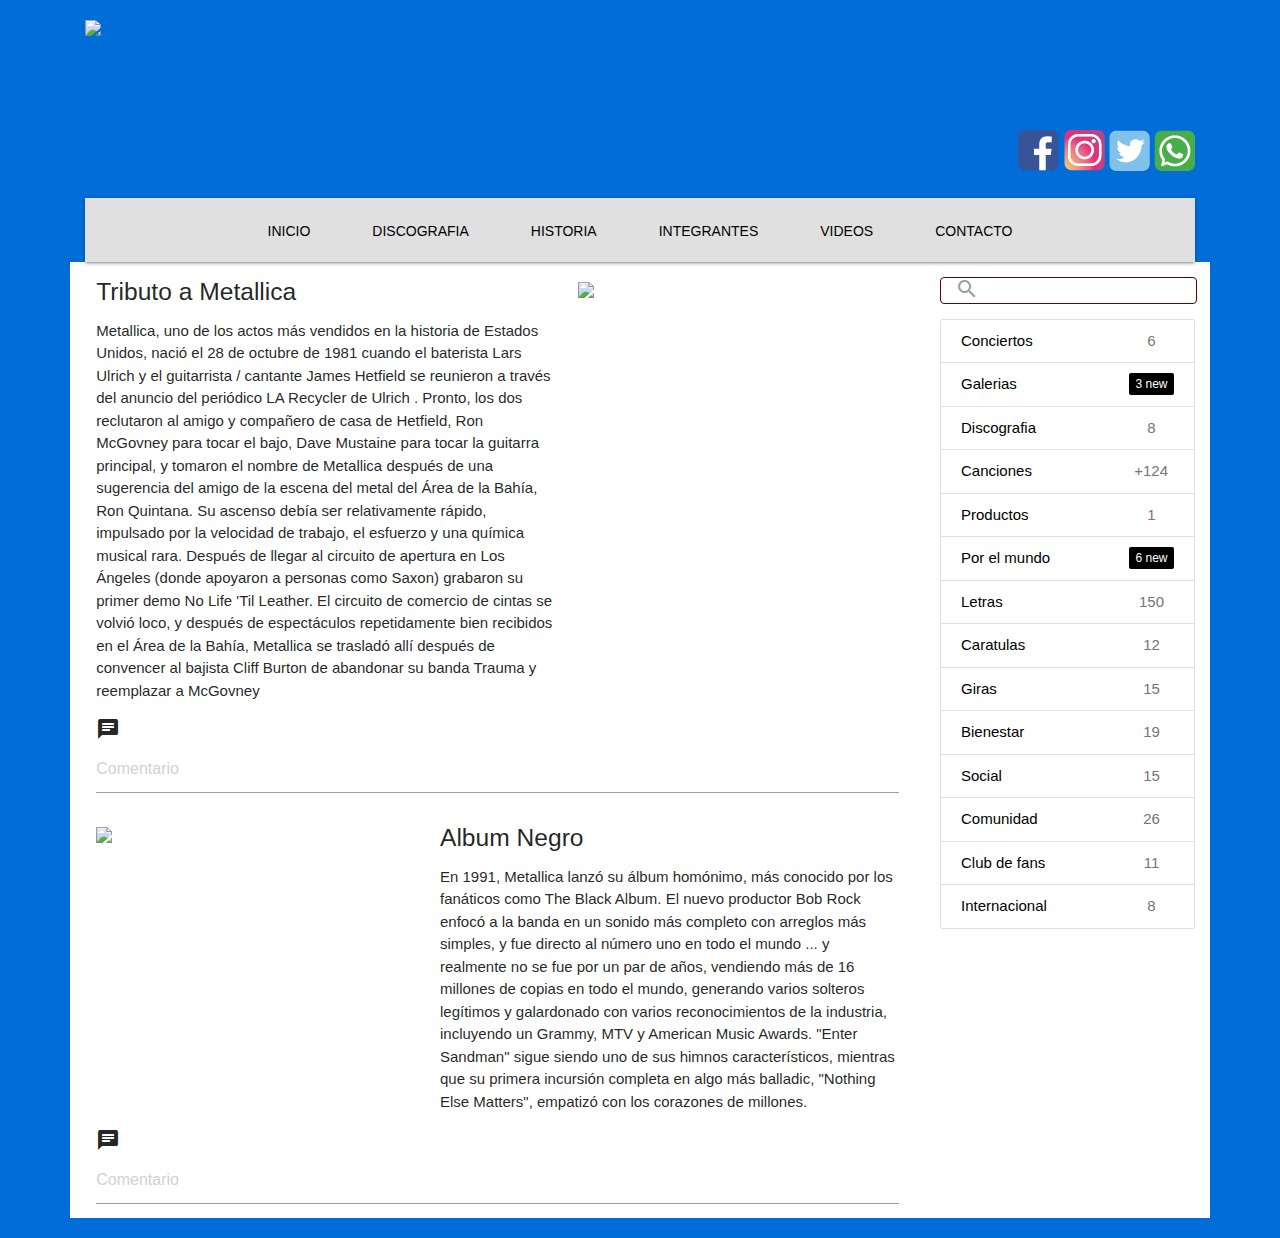
==== Blog-gastronomia/index.html @ ed7c8e6a "Update index.html" ====
<!DOCTYPE html>
<html>
<head>
  <meta charset="utf-8">
  <meta name="viewport" content="width=device-width, initial-scale=1, maximum-scale=1.0"/>
  <!--Importar la fuente de los íconos de Google-->
  <link href="https://fonts.googleapis.com/icon?family=Material+Icons" rel="stylesheet">
  <!--Importar la hojas de estilos de materialize css-->
  <link href="css/materialize.css" type="text/css" rel="stylesheet" media="screen,projection"/>
  <link href="css/style.css" type="text/css" rel="stylesheet">
  <link href="css/bootsrap.css" type="text/css" rel="stylesheet">
  <link href="css/bootstrap-grid.css" type="text/css" rel="stylesheet">
  <title>Gastronimia</title>
</head>
<body>
    <header id="contenedor" class="container">
	    <div class="row">
            <div class="col-sm-12 col-md-6 col-lg-6">
                <img id="logo" class="logo" src="image/LogoMetallica.png">
            </div>
            <div class="col-sm-1 col-md-6 col-lg-6 right-align hide-on-small-only " id="redes">
                <a class="" href="#"><img src="image/face.png"></a>
                <a class="" href="#"><img src="image/insta.png"></a>
                <a class="" href="#"><img src="image/twt.png"></a>
                <a class="" href="#"><img src="image/what.png"></a>
            </div>
            <div class="col-sm-12 center-align hide-on-med-only hide-on-large-only" id="redes">
                <a class="" href="#"><img src="image/face.png"></a>
                <a class="" href="#"><img src="image/insta.png"></a>
                <a class="" href="#"><img src="image/twt.png"></a>
                <a class="" href="#"><img src="image/what.png"></a>
            </div>
        </div>
        <nav id="menup" class="col-lg-12 col-md-12 col-sm-12 grey lighten-2 right-align">
            <div>
                <ul id="nav-mobile" class="row justify-content-center grey lighten-2">
                    <li><a href="#"><span class="black-text text-darken-2 btn-flat">Inicio</span></a></li>
                    <li><a href="#"><span class="black-text text-darken-2 btn-flat">Discografia</a></li>
                    <li><a href="#"><span class="black-text text-darken-2 btn-flat">Historia</a></li>
                    <li><a href="#"><span class="black-text text-darken-2 btn-flat">Integrantes</a></li>
                    <li><a href="#"><span class="black-text text-darken-2 btn-flat">Videos</a></li>
                    <li><a href="#"><span class="black-text text-darken-2 btn-flat">Contacto</a></li>
                </ul>
            </div>
        </nav>
    </header>
    <div class="container white">
        <div class="row">
    	    <div class="col-lg-9 col-md-9 col-sm-1">
    		    <div class="col s12 m7 l7">
    			    <h5><strong>Tributo a Metallica</strong></h5>
    			    <p>Metallica, uno de los actos más vendidos en la historia de Estados Unidos, nació el 28 de octubre de 1981 cuando el baterista Lars Ulrich y el guitarrista / cantante James Hetfield se reunieron a través del anuncio del periódico LA Recycler de Ulrich . Pronto, los dos reclutaron al amigo y compañero de casa de Hetfield, Ron McGovney para tocar el bajo, Dave Mustaine para tocar la guitarra principal, y tomaron el nombre de Metallica después de una sugerencia del amigo de la escena del metal del Área de la Bahía, Ron Quintana. Su ascenso debía ser relativamente rápido, impulsado por la velocidad de trabajo, el esfuerzo y una química musical rara. Después de llegar al circuito de apertura en Los Ángeles (donde apoyaron a personas como Saxon) grabaron su primer demo No Life 'Til Leather. El circuito de comercio de cintas se volvió loco, y después de espectáculos repetidamente bien recibidos en el Área de la Bahía, Metallica se trasladó allí después de convencer al bajista Cliff Burton de abandonar su banda Trauma y reemplazar a McGovney</p>
                </div>
                <div class="col s12 m5 l5">
            	     <img id="imgprimera" src="image/metallica2.jpg" class="responsive-img">
                </div> 
                <div class="col s12 m12 l12">
    			    <form>
    			    	<i class="material-icons">chat</i>
            	    	<textarea id="comentario" class="materialize-textarea" placeholder="Comentario"></textarea>
            	    </form>
                </div> 
                <div class="col s12 m5 l5">
    			    <img id="imgprimera" src="image/metallica3.jpg" class="responsive-img">
                </div>
                <div class="col s12 m7 l7">
            	    <h5><strong>Album Negro</strong></h5>
    			    <p class="text-justify">En 1991, Metallica lanzó su álbum homónimo, más conocido por los fanáticos como The Black Album. El nuevo productor Bob Rock enfocó a la banda en un sonido más completo con arreglos más simples, y fue directo al número uno en todo el mundo ... y realmente no se fue por un par de años, vendiendo más de 16 millones de copias en todo el mundo, generando varios solteros legítimos y galardonado con varios reconocimientos de la industria, incluyendo un Grammy, MTV y American Music Awards. "Enter Sandman" sigue siendo uno de sus himnos característicos, mientras que su primera incursión completa en algo más balladic, "Nothing Else Matters", empatizó con los corazones de millones.</p>
                </div> 
                <div class="col s12 m12 l12">
    			    <form>
    			    	<i class="material-icons">chat</i>
            	    	<textarea id="comentario" class="materialize-textarea" placeholder="Comentario"></textarea>
            	    </form>
                </div>       
            </div>
            <div class="col-lg-3 col-md-3 col-sm-12">
            	<div>
            		<form>
            			<div class="input-field">
            				<input id="search" type="search">
            				<label class="label-icon" for="search"><i class="material-icons">search</i></label>
            				<i class="material-icons">close</i>
                        </div>
                     </form>
                </div>
                <div>
                     <div class="collection black-text">
            	        <a href="#!" class="collection-item black-text"><span class="badge">6</span>Conciertos</a>
            	        <a href="#!" class="collection-item black-text"><span class="new badge black lighten-2 white-text">3</span>Galerias</a>
            	        <a href="#!" class="collection-item black-text"><span class="badge">8</span>Discografia</a>
                        <a href="#!" class="collection-item black-text"><span class="badge">+124</span>Canciones</a>
                        <a href="#!" class="collection-item black-text"><span class="badge">1</span>Productos</a>
                        <a href="#!" class="collection-item black-text"><span class="new badge black lighten-2 white-text">6</span>Por el mundo</a>
                        <a href="#!" class="collection-item black-text"><span class="badge">150</span>Letras</a>
                        <a href="#!" class="collection-item black-text"><span class="badge">12</span>Caratulas</a>
                        <a href="#!" class="collection-item black-text"><span class="badge">15</span>Giras</a>
                        <a href="#!" class="collection-item black-text"><span class="badge">19</span>Bienestar</a>
                        <a href="#!" class="collection-item black-text"><span class="badge">15</span>Social</a>
                        <a href="#!" class="collection-item black-text"><span class="badge">26</span>Comunidad</a>
                        <a href="#!" class="collection-item black-text"><span class="badge">11</span>Club de fans</a>
                        <a href="#!" class="collection-item black-text"><span class="badge">8</span>Internacional</a>
                    </div>
                </div>
            </div>
        </div>
    </div> 
</body>
</html>
---- Blog-gastronomia/css/style.css ----
body{
	background-image: url("image/3394.jpg");
	background-position: center center;
	background-repeat: no-repeat;
	background-attachment: fixed;
	background-size: cover;
	background-color: #006DD9;
}
#logo{
	margin-top: 20px;
}
#redes{
	height: auto;
	margin-top: 130px;
    margin-bottom: 0px;
}
#imgprimera{
	margin-top: 20px;
}
#search{
	border-radius: 4px;
	border: 1px solid #660000;
	height: 25px;
}
#menup{
	width: 100%;
	padding: 0px;
	display: inline-table;
}
#nav-mobile{
	width: 100%;
	margin: 0px;
}

@media only screen and (max-width: 600px){
	#redes{
	    height: auto;
	    margin-top: 0px;
        margin-bottom: 0px;
   }
   li{
   	width: 100%;
   	text-align: center;
   }
   #logo{
   	max-width: 200px;
   }
}
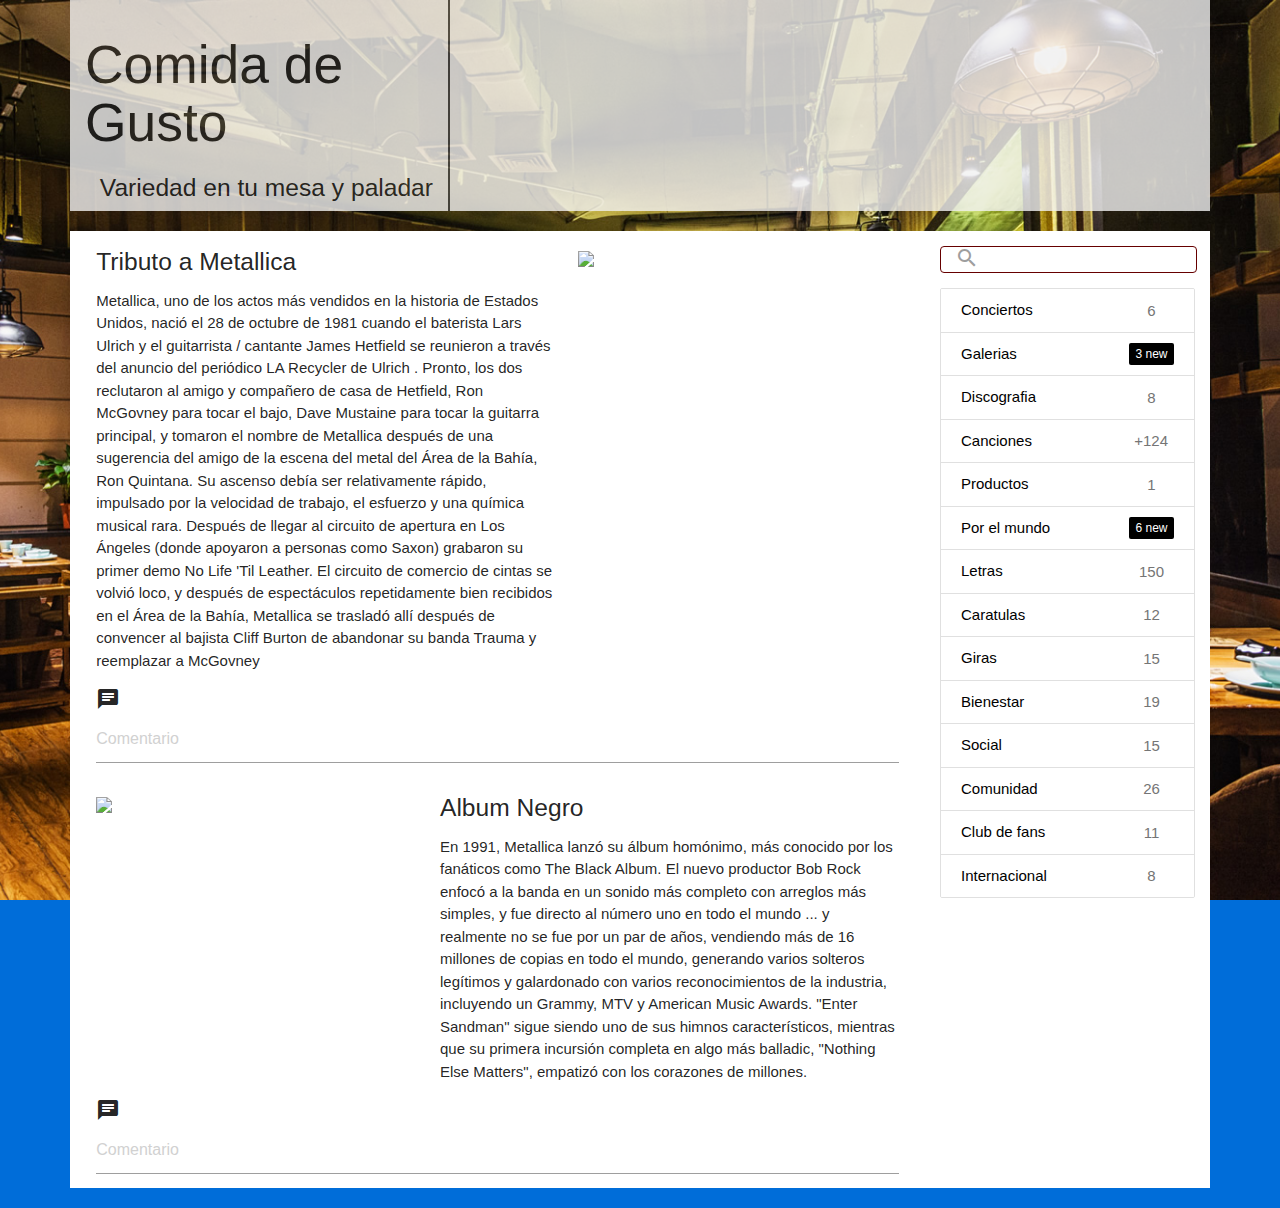
==== commit e9ac1288: "Update index.html" ====
--- a/Blog-gastronomia/index.html
+++ b/Blog-gastronomia/index.html
@@ -15,34 +15,11 @@
 <body>
     <header id="contenedor" class="container">
 	    <div class="row">
-            <div class="col-sm-12 col-md-6 col-lg-6">
-                <img id="logo" class="logo" src="image/LogoMetallica.png">
-            </div>
-            <div class="col-sm-1 col-md-6 col-lg-6 right-align hide-on-small-only " id="redes">
-                <a class="" href="#"><img src="image/face.png"></a>
-                <a class="" href="#"><img src="image/insta.png"></a>
-                <a class="" href="#"><img src="image/twt.png"></a>
-                <a class="" href="#"><img src="image/what.png"></a>
-            </div>
-            <div class="col-sm-12 center-align hide-on-med-only hide-on-large-only" id="redes">
-                <a class="" href="#"><img src="image/face.png"></a>
-                <a class="" href="#"><img src="image/insta.png"></a>
-                <a class="" href="#"><img src="image/twt.png"></a>
-                <a class="" href="#"><img src="image/what.png"></a>
+            <div id="titulo" class="col-sm-12 col-md-4 col-lg-4">
+                <h2>Comida de Gusto</h2>
+                <h5 id="slogan">Variedad en tu mesa y paladar</h5>
             </div>
         </div>
-        <nav id="menup" class="col-lg-12 col-md-12 col-sm-12 grey lighten-2 right-align">
-            <div>
-                <ul id="nav-mobile" class="row justify-content-center grey lighten-2">
-                    <li><a href="#"><span class="black-text text-darken-2 btn-flat">Inicio</span></a></li>
-                    <li><a href="#"><span class="black-text text-darken-2 btn-flat">Discografia</a></li>
-                    <li><a href="#"><span class="black-text text-darken-2 btn-flat">Historia</a></li>
-                    <li><a href="#"><span class="black-text text-darken-2 btn-flat">Integrantes</a></li>
-                    <li><a href="#"><span class="black-text text-darken-2 btn-flat">Videos</a></li>
-                    <li><a href="#"><span class="black-text text-darken-2 btn-flat">Contacto</a></li>
-                </ul>
-            </div>
-        </nav>
     </header>
     <div class="container white">
         <div class="row">
--- a/Blog-gastronomia/css/style.css
+++ b/Blog-gastronomia/css/style.css
@@ -1,13 +1,21 @@
 body{
-	background-image: url("image/3394.jpg");
+	background-image: url("fondo.jpg");
 	background-position: center center;
 	background-repeat: no-repeat;
 	background-attachment: fixed;
 	background-size: cover;
 	background-color: #006DD9;
 }
-#logo{
-	margin-top: 20px;
+#contenedor{
+	background-color: #F1F1F1;
+	opacity: 0.8;
+}
+#slogan{
+	text-align: right;
+}
+#titulo{
+	border-right: 2px solid #444444;
+	
 }
 #redes{
 	height: auto;
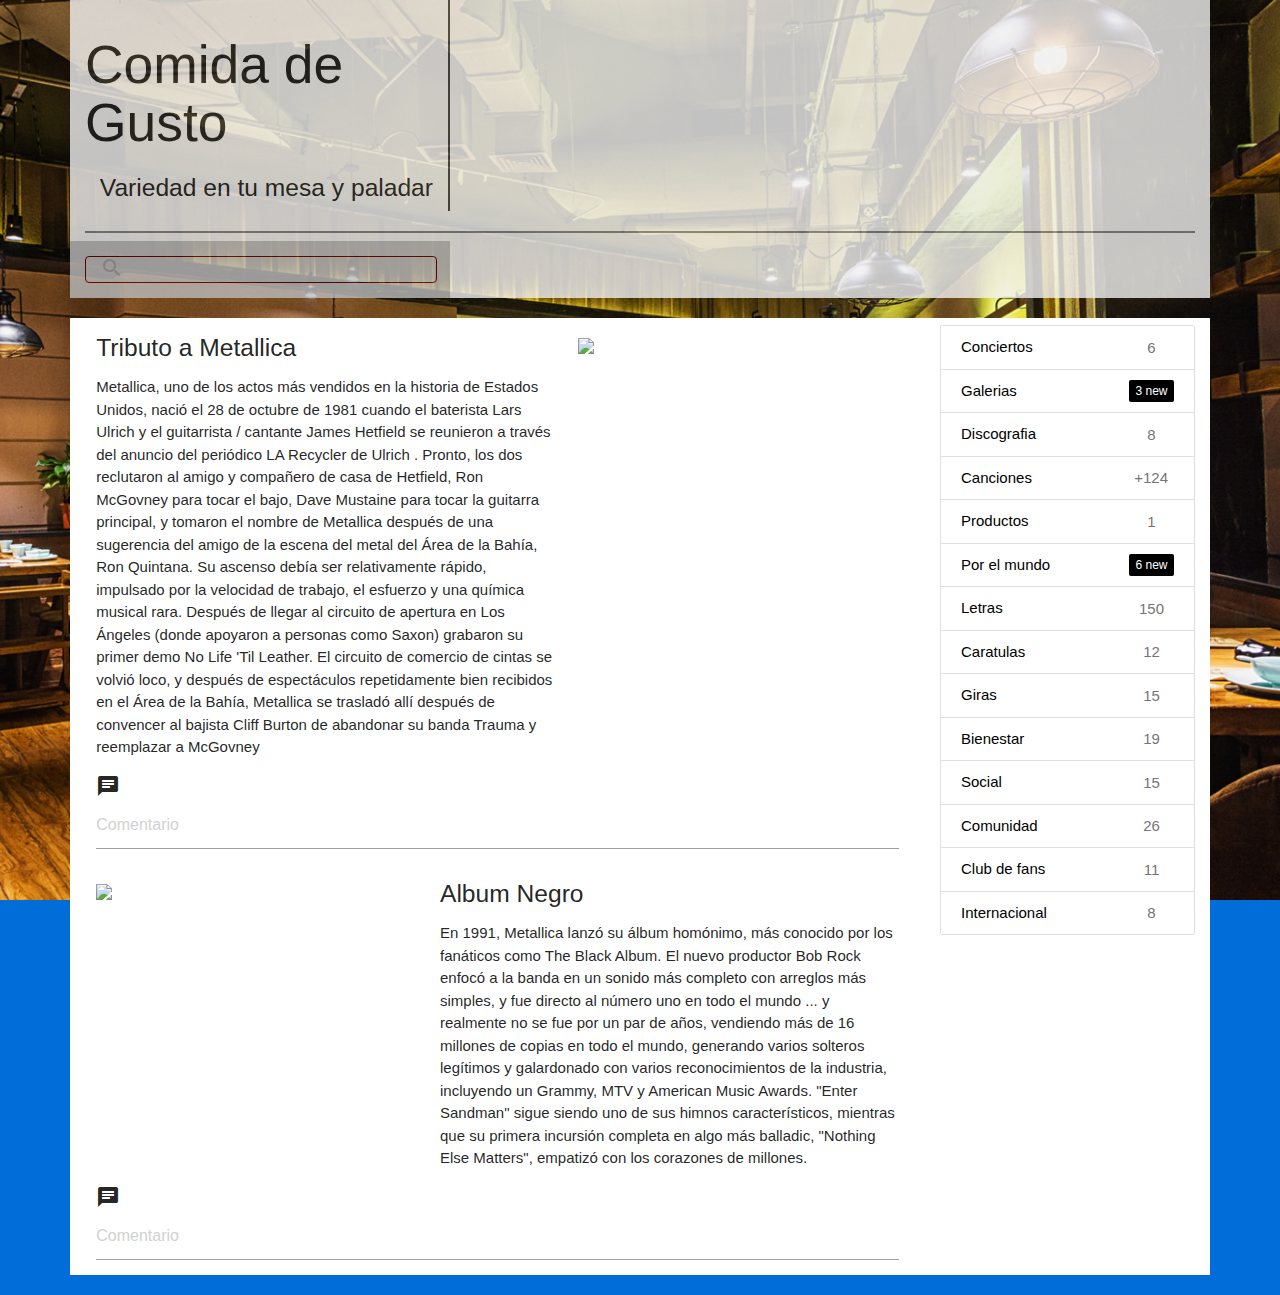
==== commit 1a6c6fb3: "Update index.html" ====
--- a/Blog-gastronomia/index.html
+++ b/Blog-gastronomia/index.html
@@ -19,6 +19,19 @@
                 <h2>Comida de Gusto</h2>
                 <h5 id="slogan">Variedad en tu mesa y paladar</h5>
             </div>
+        </div>
+        <hr>
+        <div class="row">
+            <div id="lateral" class="row-col-sm-12 col-md-4 row-col-lg-4 grey lighten-1">
+                <form>
+                    <div class="input-field">
+                        <input id="search" type="search">
+                        <label class="label-icon" for="search"><i class="material-icons">search</i></label>
+                        <i class="material-icons">close</i>
+                    </div>
+                </form>
+            </div>
+            <div class="col-sm-12 col-md-8 col-lg-8"></div>
         </div>
     </header>
     <div class="container white">
@@ -53,13 +66,7 @@
             </div>
             <div class="col-lg-3 col-md-3 col-sm-12">
             	<div>
-            		<form>
-            			<div class="input-field">
-            				<input id="search" type="search">
-            				<label class="label-icon" for="search"><i class="material-icons">search</i></label>
-            				<i class="material-icons">close</i>
-                        </div>
-                     </form>
+            		
                 </div>
                 <div>
                      <div class="collection black-text">
--- a/Blog-gastronomia/css/style.css
+++ b/Blog-gastronomia/css/style.css
@@ -5,6 +5,16 @@
 	background-attachment: fixed;
 	background-size: cover;
 	background-color: #006DD9;
+}
+hr{
+	border-width: 1px;
+	display: block;
+    margin-top: 0.5em;
+    margin-bottom: 0.5em;
+    margin-left: auto;
+    margin-right: auto;
+    border-style: solid;
+    background-color: #444444;
 }
 #contenedor{
 	background-color: #F1F1F1;
@@ -15,12 +25,12 @@
 }
 #titulo{
 	border-right: 2px solid #444444;
-	
 }
-#redes{
+#lateral{
 	height: auto;
-	margin-top: 130px;
-    margin-bottom: 0px;
+	padding-right: 15px;
+	padding-left: 15px;
+	opacity: 1;
 }
 #imgprimera{
 	margin-top: 20px;
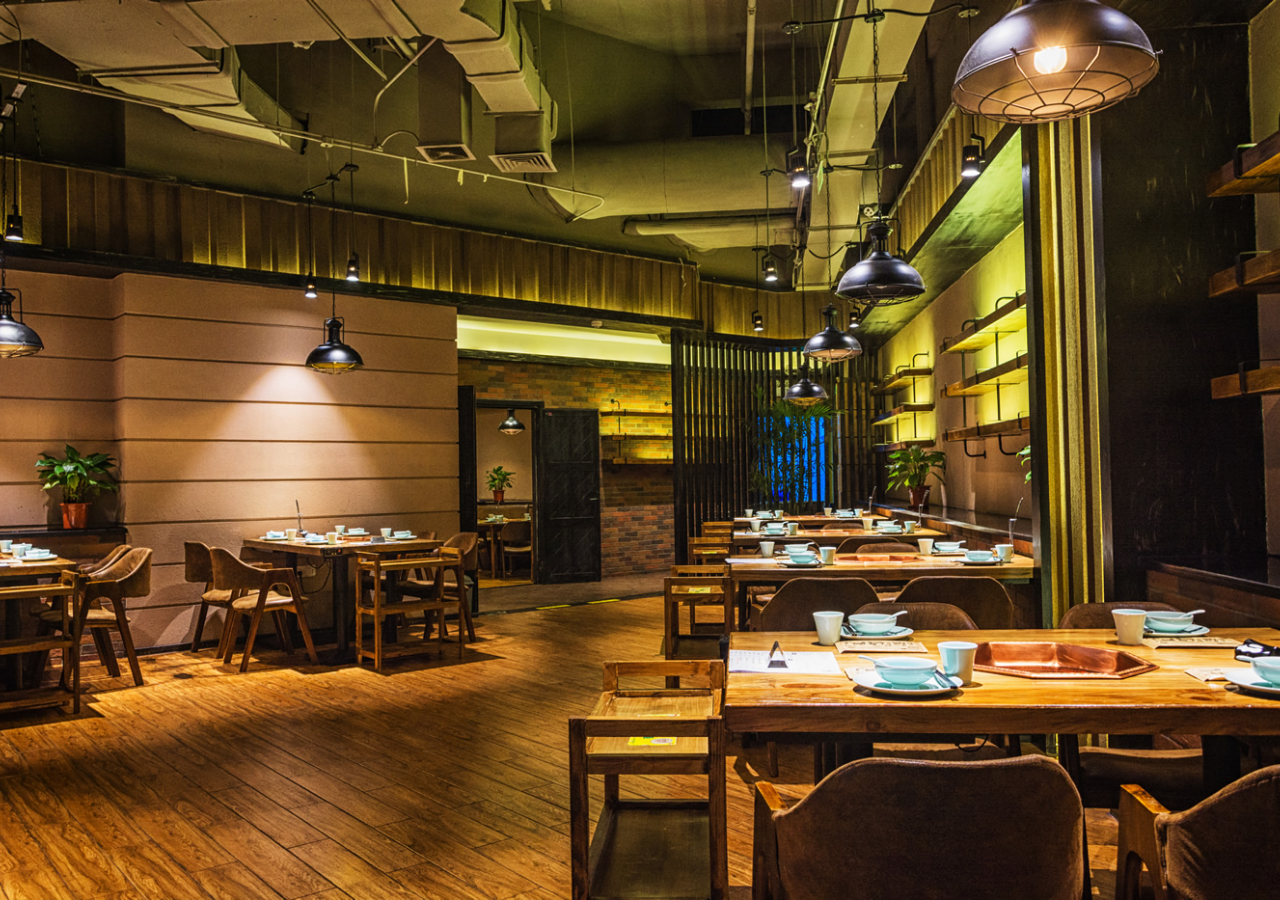
==== commit d300a9f3: "Update index.html" ====
--- a/Blog-gastronomia/index.html
+++ b/Blog-gastronomia/index.html
@@ -13,81 +13,6 @@
   <title>Gastronimia</title>
 </head>
 <body>
-    <header id="contenedor" class="container">
-	    <div class="row">
-            <div id="titulo" class="col-sm-12 col-md-4 col-lg-4">
-                <h2>Comida de Gusto</h2>
-                <h5 id="slogan">Variedad en tu mesa y paladar</h5>
-            </div>
-        </div>
-        <hr>
-        <div class="row">
-            <div id="lateral" class="row-col-sm-12 col-md-4 row-col-lg-4 grey lighten-1">
-                <form>
-                    <div class="input-field">
-                        <input id="search" type="search">
-                        <label class="label-icon" for="search"><i class="material-icons">search</i></label>
-                        <i class="material-icons">close</i>
-                    </div>
-                </form>
-            </div>
-            <div class="col-sm-12 col-md-8 col-lg-8"></div>
-        </div>
-    </header>
-    <div class="container white">
-        <div class="row">
-    	    <div class="col-lg-9 col-md-9 col-sm-1">
-    		    <div class="col s12 m7 l7">
-    			    <h5><strong>Tributo a Metallica</strong></h5>
-    			    <p>Metallica, uno de los actos más vendidos en la historia de Estados Unidos, nació el 28 de octubre de 1981 cuando el baterista Lars Ulrich y el guitarrista / cantante James Hetfield se reunieron a través del anuncio del periódico LA Recycler de Ulrich . Pronto, los dos reclutaron al amigo y compañero de casa de Hetfield, Ron McGovney para tocar el bajo, Dave Mustaine para tocar la guitarra principal, y tomaron el nombre de Metallica después de una sugerencia del amigo de la escena del metal del Área de la Bahía, Ron Quintana. Su ascenso debía ser relativamente rápido, impulsado por la velocidad de trabajo, el esfuerzo y una química musical rara. Después de llegar al circuito de apertura en Los Ángeles (donde apoyaron a personas como Saxon) grabaron su primer demo No Life 'Til Leather. El circuito de comercio de cintas se volvió loco, y después de espectáculos repetidamente bien recibidos en el Área de la Bahía, Metallica se trasladó allí después de convencer al bajista Cliff Burton de abandonar su banda Trauma y reemplazar a McGovney</p>
-                </div>
-                <div class="col s12 m5 l5">
-            	     <img id="imgprimera" src="image/metallica2.jpg" class="responsive-img">
-                </div> 
-                <div class="col s12 m12 l12">
-    			    <form>
-    			    	<i class="material-icons">chat</i>
-            	    	<textarea id="comentario" class="materialize-textarea" placeholder="Comentario"></textarea>
-            	    </form>
-                </div> 
-                <div class="col s12 m5 l5">
-    			    <img id="imgprimera" src="image/metallica3.jpg" class="responsive-img">
-                </div>
-                <div class="col s12 m7 l7">
-            	    <h5><strong>Album Negro</strong></h5>
-    			    <p class="text-justify">En 1991, Metallica lanzó su álbum homónimo, más conocido por los fanáticos como The Black Album. El nuevo productor Bob Rock enfocó a la banda en un sonido más completo con arreglos más simples, y fue directo al número uno en todo el mundo ... y realmente no se fue por un par de años, vendiendo más de 16 millones de copias en todo el mundo, generando varios solteros legítimos y galardonado con varios reconocimientos de la industria, incluyendo un Grammy, MTV y American Music Awards. "Enter Sandman" sigue siendo uno de sus himnos característicos, mientras que su primera incursión completa en algo más balladic, "Nothing Else Matters", empatizó con los corazones de millones.</p>
-                </div> 
-                <div class="col s12 m12 l12">
-    			    <form>
-    			    	<i class="material-icons">chat</i>
-            	    	<textarea id="comentario" class="materialize-textarea" placeholder="Comentario"></textarea>
-            	    </form>
-                </div>       
-            </div>
-            <div class="col-lg-3 col-md-3 col-sm-12">
-            	<div>
-            		
-                </div>
-                <div>
-                     <div class="collection black-text">
-            	        <a href="#!" class="collection-item black-text"><span class="badge">6</span>Conciertos</a>
-            	        <a href="#!" class="collection-item black-text"><span class="new badge black lighten-2 white-text">3</span>Galerias</a>
-            	        <a href="#!" class="collection-item black-text"><span class="badge">8</span>Discografia</a>
-                        <a href="#!" class="collection-item black-text"><span class="badge">+124</span>Canciones</a>
-                        <a href="#!" class="collection-item black-text"><span class="badge">1</span>Productos</a>
-                        <a href="#!" class="collection-item black-text"><span class="new badge black lighten-2 white-text">6</span>Por el mundo</a>
-                        <a href="#!" class="collection-item black-text"><span class="badge">150</span>Letras</a>
-                        <a href="#!" class="collection-item black-text"><span class="badge">12</span>Caratulas</a>
-                        <a href="#!" class="collection-item black-text"><span class="badge">15</span>Giras</a>
-                        <a href="#!" class="collection-item black-text"><span class="badge">19</span>Bienestar</a>
-                        <a href="#!" class="collection-item black-text"><span class="badge">15</span>Social</a>
-                        <a href="#!" class="collection-item black-text"><span class="badge">26</span>Comunidad</a>
-                        <a href="#!" class="collection-item black-text"><span class="badge">11</span>Club de fans</a>
-                        <a href="#!" class="collection-item black-text"><span class="badge">8</span>Internacional</a>
-                    </div>
-                </div>
-            </div>
-        </div>
-    </div> 
+    
 </body>
 </html>--- a/Blog-gastronomia/css/style.css
+++ b/Blog-gastronomia/css/style.css
@@ -49,7 +49,25 @@
 	width: 100%;
 	margin: 0px;
 }
-
+.input-group.md-form.form-sm.form-1 input{
+  border: 1px solid #bdbdbd;
+  border-top-right-radius: 0.25rem;
+  border-bottom-right-radius: 0.25rem;
+}
+.input-group.md-form.form-sm.form-2 input {
+  border: 1px solid #bdbdbd;
+  border-top-left-radius: 0.25rem;
+  border-bottom-left-radius: 0.25rem;
+}
+.input-group.md-form.form-sm.form-2 input.red-border {
+  border: 1px solid #ef9a9a;
+}
+.input-group.md-form.form-sm.form-2 input.lime-border {
+  border: 1px solid #cddc39;
+}
+.input-group.md-form.form-sm.form-2 input.amber-border {
+  border: 1px solid #ffca28;
+}
 @media only screen and (max-width: 600px){
 	#redes{
 	    height: auto;
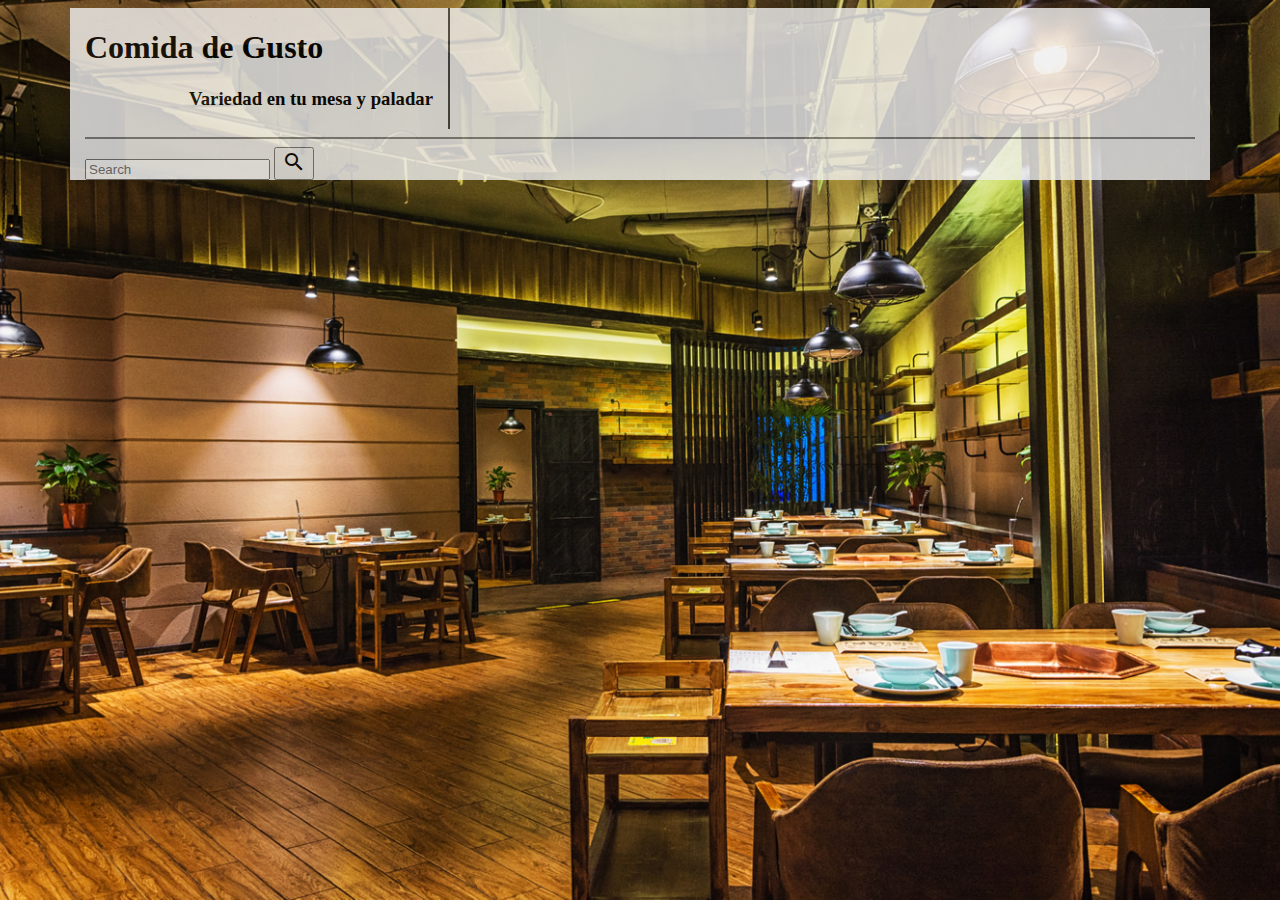
==== commit a866ccd3: "Update index.html" ====
--- a/Blog-gastronomia/index.html
+++ b/Blog-gastronomia/index.html
@@ -6,13 +6,34 @@
   <!--Importar la fuente de los íconos de Google-->
   <link href="https://fonts.googleapis.com/icon?family=Material+Icons" rel="stylesheet">
   <!--Importar la hojas de estilos de materialize css-->
-  <link href="css/materialize.css" type="text/css" rel="stylesheet" media="screen,projection"/>
   <link href="css/style.css" type="text/css" rel="stylesheet">
   <link href="css/bootsrap.css" type="text/css" rel="stylesheet">
   <link href="css/bootstrap-grid.css" type="text/css" rel="stylesheet">
+  <link href="https://fonts.googleapis.com/icon?family=Material+Icons"
+      rel="stylesheet">
   <title>Gastronimia</title>
 </head>
 <body>
+    <div class="container" id="contenedor">
+        <div class="row">
+            <div id="titulo" class="col-sm-12 col-md-4 col-lg-4">
+                <h1>Comida de Gusto</h1>
+                <h3 id="slogan">Variedad en tu mesa y paladar</h3>
+            </div>
+        </div>
+        <hr>
+        <div class="row">
+            <div class="col-sm-12 col-md-4 col-lg-4" id="">
+                <div class="active-cyan-4 mb-12">
+                    <input class="buscador" type="text" placeholder="Search" aria-label="Search">
+                    <i><button type="button" class="" data_but=""><span class="material-icons">
+                        search
+                    </span></button></i>
+                </div> 
+            </div>
+            
+        </div>        
+    </div>
     
 </body>
 </html>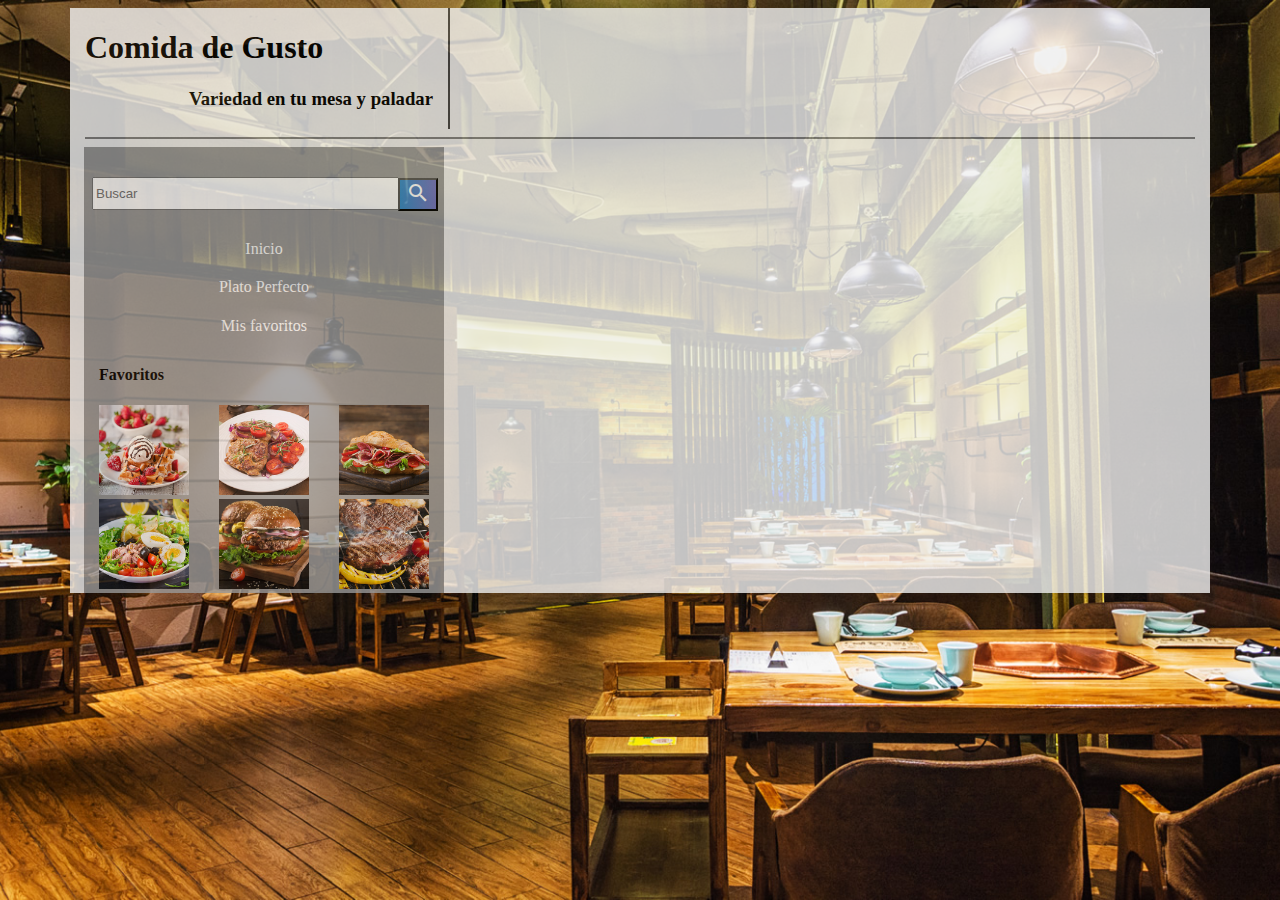
==== commit dda9f537: "Update index.html" ====
--- a/Blog-gastronomia/index.html
+++ b/Blog-gastronomia/index.html
@@ -11,6 +11,7 @@
   <link href="css/bootstrap-grid.css" type="text/css" rel="stylesheet">
   <link href="https://fonts.googleapis.com/icon?family=Material+Icons"
       rel="stylesheet">
+
   <title>Gastronimia</title>
 </head>
 <body>
@@ -23,13 +24,45 @@
         </div>
         <hr>
         <div class="row">
-            <div class="col-sm-12 col-md-4 col-lg-4" id="">
-                <div class="active-cyan-4 mb-12">
-                    <input class="buscador" type="text" placeholder="Search" aria-label="Search">
-                    <i><button type="button" class="" data_but=""><span class="material-icons">
-                        search
-                    </span></button></i>
-                </div> 
+            <div class="col-sm-12 col-md-4 col-lg-4" id="lateral">
+                <div class="row">
+                    <div id="buscador1" class="col-sm-11 col-md-11 col-lg-11">
+                        <input class="buscador" type="text" name="" placeholder="Buscar">
+                    </div>
+                    <div id="boton1" class="col-sm-1 col-md-1 col-lg-1">
+                        <button class="btn-dark-blue" type="button"><span class="material-icons">search</span></button>
+                    </div>
+                </div>
+                <div class="row">
+                    <div class="column">
+                        <ul class="vertical menu align-center">
+                            <li><a href="#">Inicio</a></li>
+                            <li><a href="#">Plato Perfecto</a></li>
+                            <li><a href="#">Mis favoritos</a></li>
+                        </ul>
+                    </div>
+                </div>
+                <div class="row">
+                    <h4 class="col-md-12 col-lg-12">Favoritos</h4>
+                    <div class=" col-md-4 col-lg-4">
+                        <img class="imagen" src="image/img1.jpg">
+                    </div>
+                    <div class=" col-md-4 col-lg-4">
+                        <img class="imagen" src="image/img2.jpg">
+                    </div>
+                    <div class=" col-md-4 col-lg-4">
+                        <img class="imagen" src="image/img3.jpg">
+                    </div>
+                    <div class=" col-md-4 col-lg-4">
+                        <img class="imagen" src="image/img4.jpg">
+                    </div>
+                    <div class=" col-md-4 col-lg-4">
+                        <img class="imagen" src="image/img5.jpg">
+                    </div>
+                    <div class=" col-md-4 col-lg-4">
+                        <img class="imagen" src="image/img6.jpg">
+                    </div>
+                </div>
             </div>
             
         </div>        
--- a/Blog-gastronomia/css/style.css
+++ b/Blog-gastronomia/css/style.css
@@ -31,6 +31,10 @@
 	padding-right: 15px;
 	padding-left: 15px;
 	opacity: 1;
+	margin-left: 14px;
+	padding-top: 30px;
+	background-color: #999999;
+	max-width: 360px;
 }
 #imgprimera{
 	margin-top: 20px;
@@ -45,28 +49,118 @@
 	padding: 0px;
 	display: inline-table;
 }
-#nav-mobile{
+.active-pink-4 input[type=text]:focus:not([readonly]) {
+  border: 1px solid #f48fb1;
+  box-shadow: 0 0 0 1px #f48fb1;
+}
+.active-pink-3 input[type=text] {
+  border: 1px solid #f48fb1;
+  box-shadow: 0 0 0 1px #f48fb1;
+}
+.active-purple-4 input[type=text]:focus:not([readonly]) {
+  border: 1px solid #ce93d8;
+  box-shadow: 0 0 0 1px #ce93d8;
+}
+.active-purple-3 input[type=text] {
+  border: 1px solid #ce93d8;
+  box-shadow: 0 0 0 1px #ce93d8;
+}
+.active-cyan-4 input[type=text]:focus:not([readonly]) {
+  border: 1px solid #4dd0e1;
+  box-shadow: 0 0 0 1px #4dd0e1;
+}
+.active-cyan-3 input[type=text] {
+  border: 1px solid #4dd0e1;
+  box-shadow: 0 0 0 1px #4dd0e1;
+}
+.buscador{
 	width: 100%;
-	margin: 0px;
+	max-width: 320px;
+	height: 33px;
+	margin-bottom: 20px;
+	
 }
-.input-group.md-form.form-sm.form-1 input{
-  border: 1px solid #bdbdbd;
-  border-top-right-radius: 0.25rem;
-  border-bottom-right-radius: 0.25rem;
+.btn-dark-blue {
+    background: #7474BF;  /* fallback for old browsers */
+    background: -webkit-linear-gradient(to right, #348AC7, #7474BF);  /* Chrome 10-25, Safari 5.1-6 */
+    background: linear-gradient(to right, #348AC7, #7474BF); /* W3C, IE 10+/ Edge, Firefox 16+, Chrome 26+, Opera 12+, Safari 7+ */
+    color: #fff;
 }
-.input-group.md-form.form-sm.form-2 input {
-  border: 1px solid #bdbdbd;
-  border-top-left-radius: 0.25rem;
-  border-bottom-left-radius: 0.25rem;
+#buscador1{
+	padding-left: 8px;
 }
-.input-group.md-form.form-sm.form-2 input.red-border {
-  border: 1px solid #ef9a9a;
+#boton1{
+	padding: 0px;
+	margin-left: -16px;
+	margin-top: 1px;
 }
-.input-group.md-form.form-sm.form-2 input.lime-border {
-  border: 1px solid #cddc39;
+.column{
+	width: 100%;
 }
-.input-group.md-form.form-sm.form-2 input.amber-border {
-  border: 1px solid #ffca28;
+.menu {
+  padding: 0;
+  margin: 0;
+  list-style: none;
+  position: relative;
+  display: -webkit-box;
+  display: -webkit-flex;
+  display: -ms-flexbox;
+  display: flex;
+  -webkit-flex-wrap: wrap;
+      -ms-flex-wrap: wrap;
+          flex-wrap: wrap; 
+ }
+  [data-whatinput='mouse'] .menu li {
+    outline: 0; 
+}
+  .menu a,
+  .menu .button {
+    line-height: 1;
+    text-decoration: none;
+    display: block;
+    padding: 0.7rem 1rem; 
+}
+  .menu input,
+  .menu select,
+  .menu a,
+  .menu button {
+    margin-bottom: 0;
+    color: #ffffff; 
+}
+a:hover{
+	color:#D90000;
+}
+  .menu input {
+    display: inline-block; 
+}.menu.vertical {
+    -webkit-flex-wrap: nowrap;
+        -ms-flex-wrap: nowrap;
+            flex-wrap: nowrap;
+    -webkit-box-orient: vertical;
+    -webkit-box-direction: normal;
+    -webkit-flex-direction: column;
+        -ms-flex-direction: column;
+            flex-direction: column;
+    -webkit-box-align: center;
+            align-items: center; 
+}
+    .menu.align-center li {
+    display: -webkit-box;
+    display: -webkit-flex;
+    display: -ms-flexbox;
+    display: flex;
+    -webkit-box-pack: center;
+    -webkit-justify-content: center;
+        -ms-flex-pack: center;
+            justify-content: center; }
+    .menu.align-center li .submenu li {
+      -webkit-box-pack: start;
+      -webkit-justify-content: flex-start;
+          -ms-flex-pack: start;
+              justify-content: flex-start; }
+
+.imagen{
+	width: 100%;
 }
 @media only screen and (max-width: 600px){
 	#redes{
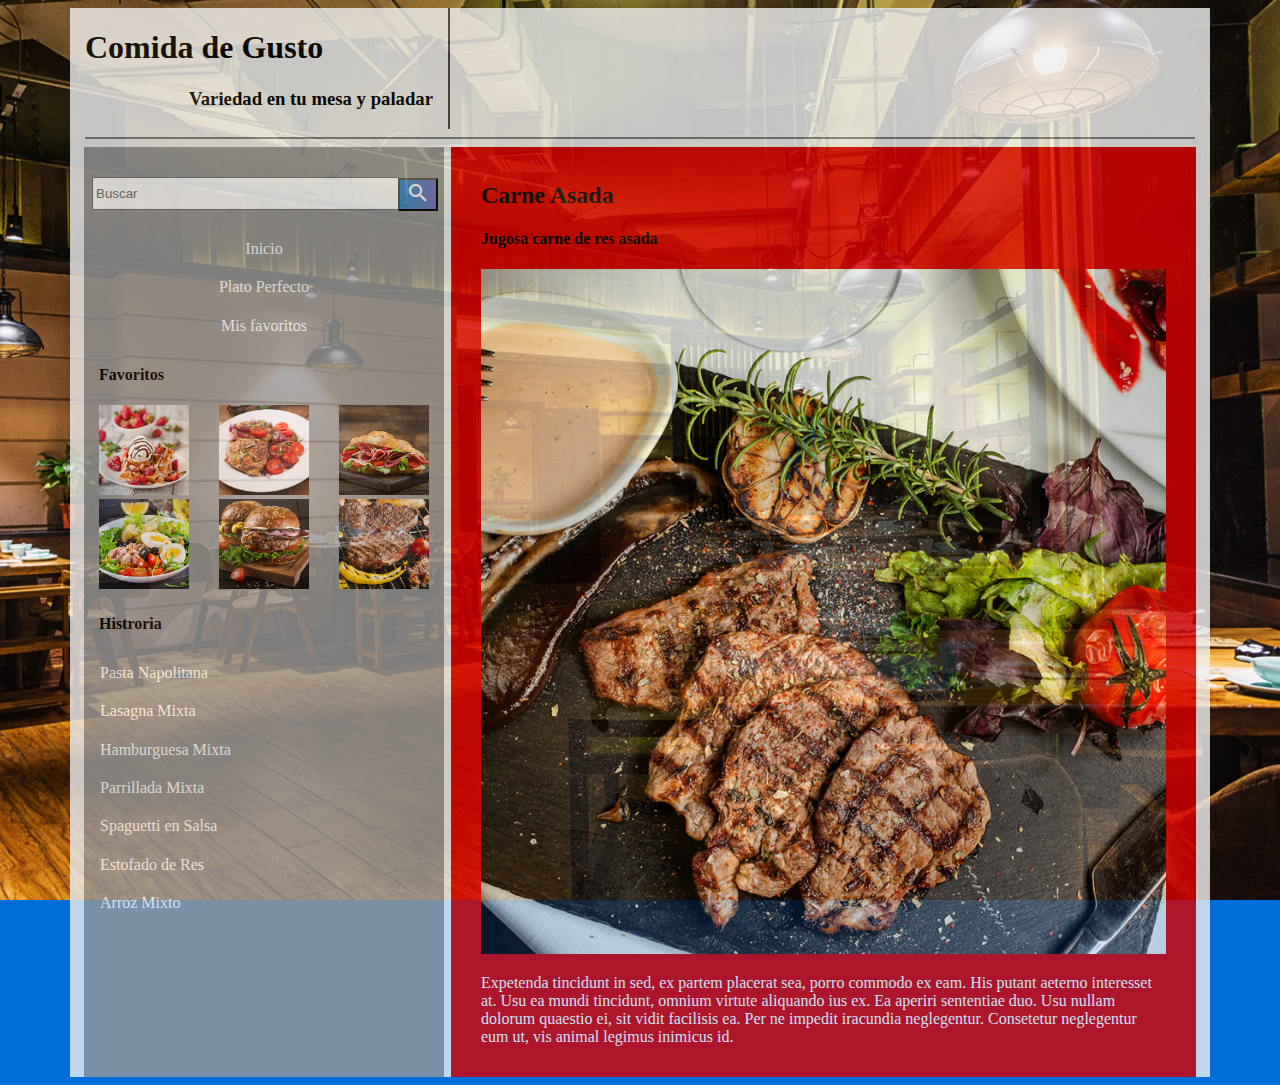
==== commit ecb83fc3: "Update index.html" ====
--- a/Blog-gastronomia/index.html
+++ b/Blog-gastronomia/index.html
@@ -17,14 +17,14 @@
 <body>
     <div class="container" id="contenedor">
         <div class="row">
-            <div id="titulo" class="col-sm-12 col-md-4 col-lg-4">
+            <div id="titulo" class="col-xs-12 col-sm-12 col-md-4 col-lg-4 d-none d-sm-block">
                 <h1>Comida de Gusto</h1>
                 <h3 id="slogan">Variedad en tu mesa y paladar</h3>
             </div>
         </div>
         <hr>
         <div class="row">
-            <div class="col-sm-12 col-md-4 col-lg-4" id="lateral">
+            <div class="col-sm-12 col-md-4 col-lg- d-none d-sm-block" id="lateral">
                 <div class="row">
                     <div id="buscador1" class="col-sm-11 col-md-11 col-lg-11">
                         <input class="buscador" type="text" name="" placeholder="Buscar">
@@ -63,8 +63,32 @@
                         <img class="imagen" src="image/img6.jpg">
                     </div>
                 </div>
+                <div class="row">
+                    <h4 class="col-md-12 col lg-12">Histroria</h4>
+                    <div class="column">
+                        <ul class="vertical menu aling-right">
+                            <li><a href="#">Pasta Napolitana</a></li>
+                            <li><a href="#">Lasagna Mixta</a></li>
+                            <li><a href="#">Hamburguesa Mixta</a></li>
+                            <li><a href="#">Parrillada Mixta</a></li>
+                            <li><a href="#">Spaguetti en Salsa</a></li>
+                            <li><a href="#">Estofado de Res</a></li>
+                            <li><a href="#">Arroz Mixto</a></li>
+                        </ul>
+                    </div>
+                </div>
             </div>
-            
+            <div id="blog" class="col-sm-12 col-md-8 col-lg-8">
+                <h2 class="col-md-12 col-lg-12">Carne Asada</h2>
+                <h4 class="col-md-12 col-lg-12">Jugosa carne de res asada</h4>
+                <div class="col-md-12 col-lg-12">
+                    <img class="imagen" src="image/img7.jpg">
+                </div>
+                <p id="texto" class="col-md-12 col-lg-12">Expetenda tincidunt in sed, ex partem placerat sea, porro commodo ex eam. His putant aeterno interesset at. Usu ea mundi tincidunt, omnium virtute aliquando ius ex. Ea aperiri sententiae duo. Usu nullam dolorum quaestio ei, sit vidit facilisis ea. Per ne impedit iracundia neglegentur. Consetetur neglegentur eum ut, vis animal legimus inimicus id.</p>
+            </div>
+            <div class="row">
+                <div class="col-sm-1 col-md-1 col-lg-1"></div>
+            </div>
         </div>        
     </div>
     
--- a/Blog-gastronomia/css/style.css
+++ b/Blog-gastronomia/css/style.css
@@ -36,8 +36,12 @@
 	background-color: #999999;
 	max-width: 360px;
 }
-#imgprimera{
-	margin-top: 20px;
+#blog{
+	background-color: #D90000;
+	padding: 15px;
+	margin-left: 7px;
+	width: 90%;
+	max-width: 745px;
 }
 #search{
 	border-radius: 4px;
@@ -128,7 +132,7 @@
     color: #ffffff; 
 }
 a:hover{
-	color:#D90000;
+	color: #D90000;
 }
   .menu input {
     display: inline-block; 
@@ -140,9 +144,7 @@
     -webkit-box-direction: normal;
     -webkit-flex-direction: column;
         -ms-flex-direction: column;
-            flex-direction: column;
-    -webkit-box-align: center;
-            align-items: center; 
+            flex-direction: column; 
 }
     .menu.align-center li {
     display: -webkit-box;
@@ -162,6 +164,9 @@
 .imagen{
 	width: 100%;
 }
+#texto{
+	color: #ffffff;
+}
 @media only screen and (max-width: 600px){
 	#redes{
 	    height: auto;
@@ -175,4 +180,11 @@
    #logo{
    	max-width: 200px;
    }
+   #blog{
+	background-color: #D90000;
+	padding: 15px;
+	margin-left: 7px;
+	width: 96%;
+	max-width: 745px;
+}
 }